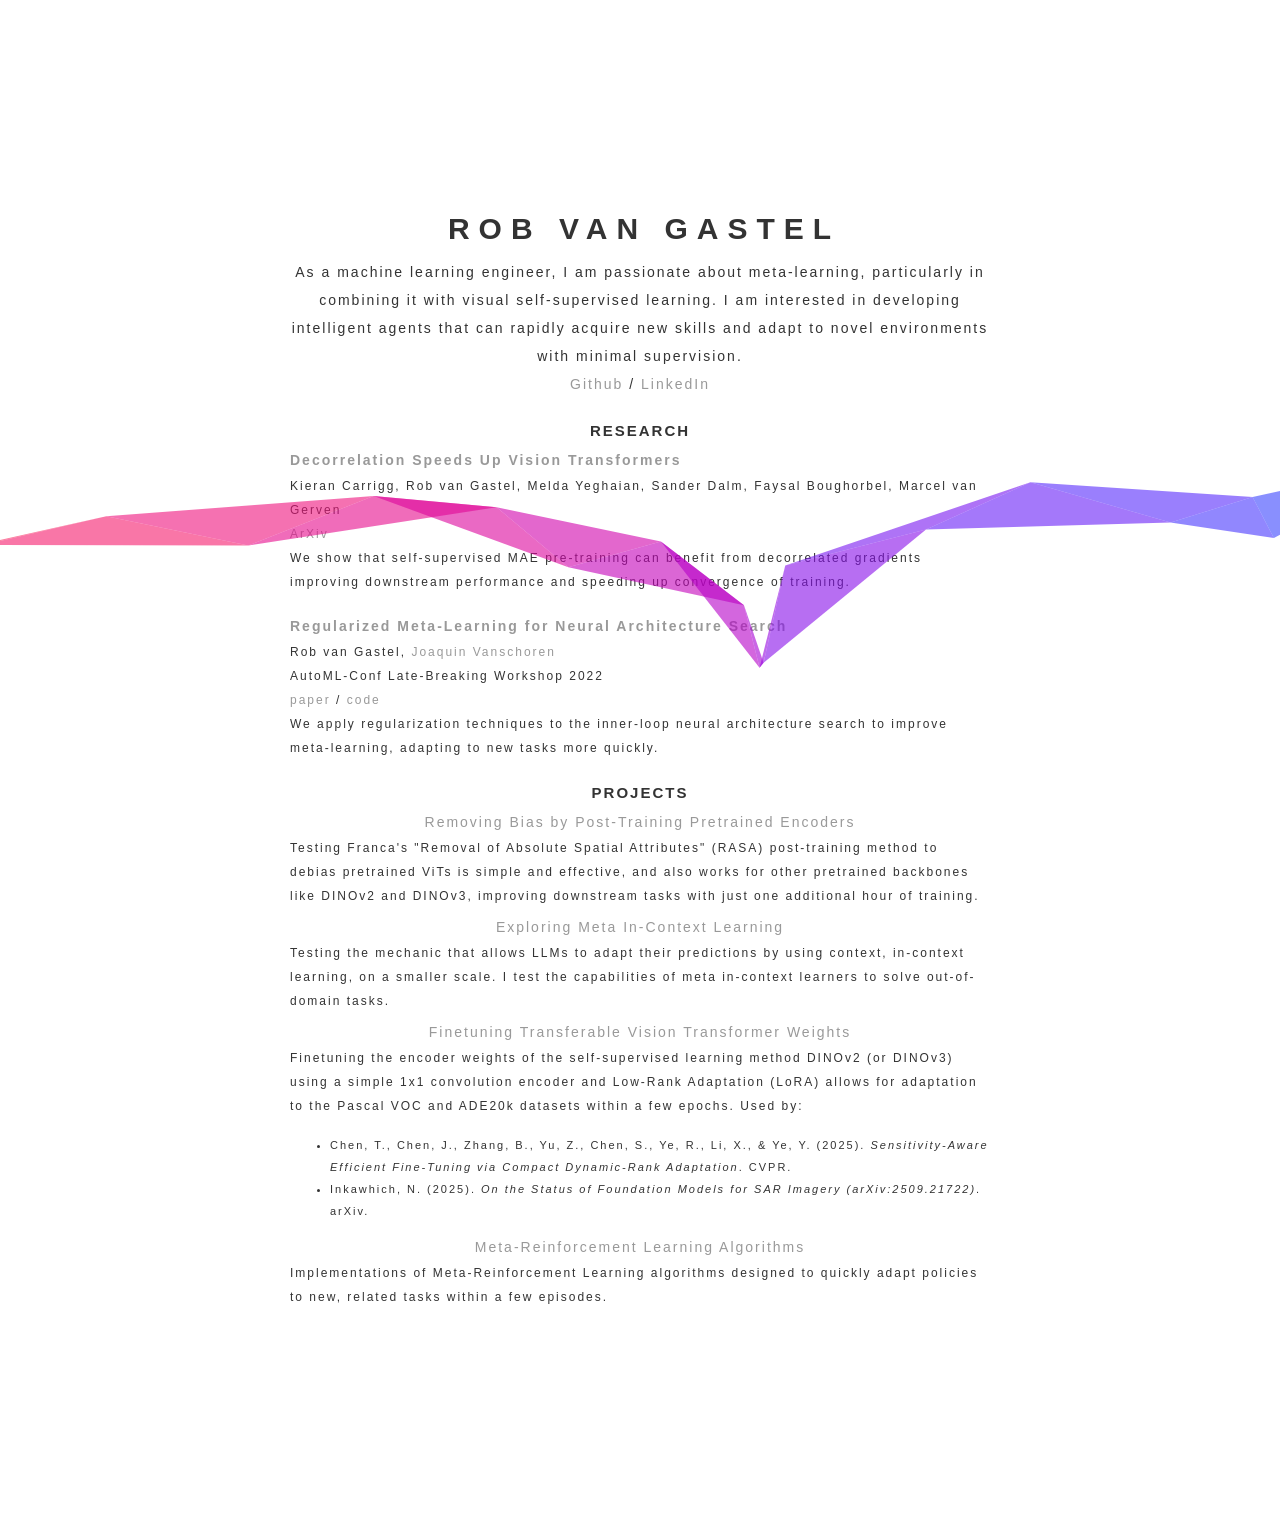
==== index.html @ 5c971c9f "Align added references" ====
<!DOCTYPE html>
<html>
  <head>
    <title>Rob van Gastel</title>
    <link rel="stylesheet" type="text/css" href="stylesheet.css">
    <link rel="icon" href="favicon.ico" sizes="16x16">
  </head>
  <body>
    <div id="wrapper">
		<h1>Rob van Gastel</h1>
   		<p>As a machine learning engineer, I am passionate about meta-learning, particularly in combining it with visual self-supervised learning. I am interested in developing intelligent agents that can rapidly acquire new skills and adapt to novel environments with minimal supervision.</p>
		<p><a href="https://github.com/robvangastel" target="_blank">Github</a> / <a href="https://www.linkedin.com/in/rob-van-gastel-79bb14121/" target="_blank">LinkedIn</a></p>
		<br/>
		<p class="projects"><b>Research</b></p>
      <a href="https://arxiv.org/abs/2510.14657" target="_blank"><p class="title">
        Decorrelation Speeds Up Vision Transformers
      </p></a>
      <p class="description">
        Kieran Carrigg, Rob van Gastel, Melda Yeghaian, Sander Dalm, Faysal Boughorbel, Marcel van Gerven</br>
        <!-- In-progress </br> -->
        <a href="https://arxiv.org/abs/2510.14657" target="_blank">ArXiv</a>
        <br/>
        We show that self-supervised MAE pre-training can benefit from decorrelated gradients improving downstream performance and speeding up convergence of training.
      </p></br>
      <a href="https://openreview.net/forum?id=SZ4gZaBUl5" target="_blank"><p class="title">
        Regularized Meta-Learning for Neural Architecture Search
      </p></a>
      <p class="description">
        Rob van Gastel, <a href="https://joaquinvanschoren.github.io/" target="_blank">Joaquin Vanschoren</a></br>
        AutoML-Conf Late-Breaking Workshop 2022 </br>
        <a href="https://openreview.net/forum?id=SZ4gZaBUl5" target="_blank">paper</a> / <a href="https://github.com/RobvanGastel/meta-fsl-nas" target="_blank">code</a>
        <br/>
        We apply regularization techniques to the inner-loop neural architecture search to improve meta-learning, adapting to new tasks more quickly.
      </p>
    </br>
    <p class="projects"><b>Projects</b></p>
	  <p><a href="https://github.com/RobvanGastel/removing-pos-vit-bias" target="_blank">
        Removing Bias by Post-Training Pretrained Encoders
      </a></p>
      <p class="project-description">
		  Testing Franca's "Removal of Absolute Spatial Attributes" (RASA) post-training method to debias pretrained ViTs is simple and effective, and also works for other pretrained backbones like DINOv2 and DINOv3, improving downstream tasks with just one additional hour of training. 
	  </p>
      <p><a href="https://github.com/RobvanGastel/meta-in-context-learning" target="_blank">
        Exploring Meta In-Context Learning
      </a></p>
      <p class="project-description">
        Testing the mechanic that allows LLMs to adapt their predictions by using context, in-context learning, on a smaller scale. I test the capabilities of meta in-context learners to solve out-of-domain tasks.
      </p>
      <p><a href="https://github.com/RobvanGastel/dinov2-finetune" target="_blank">
        Finetuning Transferable Vision Transformer Weights
      </a></p>
      <p class="project-description">
        Finetuning the encoder weights of the self-supervised learning method DINOv2 (or DINOv3) using a simple 1x1 convolution encoder and Low-Rank Adaptation (LoRA) allows for adaptation to the Pascal VOC and ADE20k datasets within a few epochs. Used by: 
      </p>
	  <ul class="project-ref">
  		<li>Chen, T., Chen, J., Zhang, B., Yu, Z., Chen, S., Ye, R., Li, X., & Ye, Y. (2025). <em>Sensitivity-Aware Efficient Fine-Tuning via Compact Dynamic-Rank Adaptation</em>. CVPR.</li>
	  	<li>Inkawhich, N. (2025). <em>On the Status of Foundation Models for SAR Imagery (arXiv:2509.21722)</em>. arXiv.</li>
	  </ul>
      <p><a href="https://github.com/RobvanGastel/meta-rl-algorithms" target="_blank">
        Meta-Reinforcement Learning Algorithms
      </a></p>
      <p class="project-description">
        Implementations of Meta-Reinforcement Learning algorithms designed to quickly adapt policies to new, related tasks within a few episodes. 
      </p>
	  </div>
  </body>
  <canvas></canvas>
  <script>
    document.addEventListener('touchmove', function (e) {
          e.preventDefault()
      })
      var c = document.getElementsByTagName('canvas')[0],
          x = c.getContext('2d'),
          pr = window.devicePixelRatio || 1,
          w = window.innerWidth,
          h = window.innerHeight,
          f = 90,
          q,
          m = Math,
          r = 0,
          u = m.PI*2,
          v = m.cos,
          z = m.random
      c.width = w*pr
      c.height = h*pr
      x.scale(pr, pr)
      x.globalAlpha = 0.6
      function i(){
          x.clearRect(0,0,w,h)
          q=[{x:0,y:h*.7+f},{x:0,y:h*.7-f}]
          while(q[1].x<w+f) d(q[0], q[1])
      }
      function d(i,j){   
          x.beginPath()
          x.moveTo(i.x, i.y)
          x.lineTo(j.x, j.y)
          var k = j.x + (z()*2-0.25)*f,
              n = y(j.y)
          x.lineTo(k, n)
          x.closePath()
          r-=u/-50
          x.fillStyle = '#'+(v(r)*127+128<<16 | v(r+u/3)*127+128<<8 | v(r+u/3*2)*127+128).toString(16)
          x.fill()
          q[0] = q[1]
          q[1] = {x:k,y:n}
      }
      function y(p){
          var t = p + (z()*2-1.1)*f
          return (t>h||t<0) ? y(p) : t
      }
      document.onclick = i
      document.ontouchstart = i
      i()
  </script>
</html>
---- stylesheet.css ----
html, body {
  margin: 0;
}

body {
  font-family: 'Open Sans', 'Helvetica Neue', 'Hiragino Sans GB', 'LiHei Pro', Arial, sans-serif;
  color: #333;
}

#wrapper {
  width: 700px;
  margin: auto;
  padding-top: 200px;
  padding-bottom: 200px;
  text-align: center;
  justify-content: center;
  -webkit-user-select: none;
  -moz-user-select: none;
  user-select: none;
}

h1 {
  font-family: 'Montserrat', 'Helvetica Neue', Arial, sans-serif;
  font-weight: 700;
  font-size: 30px;
  letter-spacing: 9px;
  text-transform: uppercase;
  margin: 12px 0;
  left: 4px;
}

h2 {
  color: #999;
  font-weight: normal;
  font-size: 15px;
  letter-spacing: .12em;
  margin-bottom: 30px;
  left: 3px;
}

h1, h2 {
  position: relative;
}

p {
  font-size: 14px;
  line-height: 2em;
  margin: 0;
  letter-spacing: 2px;
}

canvas {
  position: absolute;
  top: 0;
  left: 0;
  z-index: 0;
  width: 100%;
  height: 100%;
  pointer-events: none;
}

a {
  color: #999;
  text-decoration: none;
  transition: color .2s ease;
}

a:hover {
  color: #f33;
}

/* classes */
.title {
  text-align: left;
  font-weight: bold;
}
.description {
  font-size: 12px;
  margin-top: 0px;
  text-align: left;
}

.projects {
  text-transform: uppercase;
  font-size: 15px;
}

.project-description {
  font-size: 12px;
  text-align: left;
  padding-bottom: 5px;
}

.project-ref {
    font-size: 11px;
    line-height: 2em;
    letter-spacing: 2px;
    text-align: left;
}
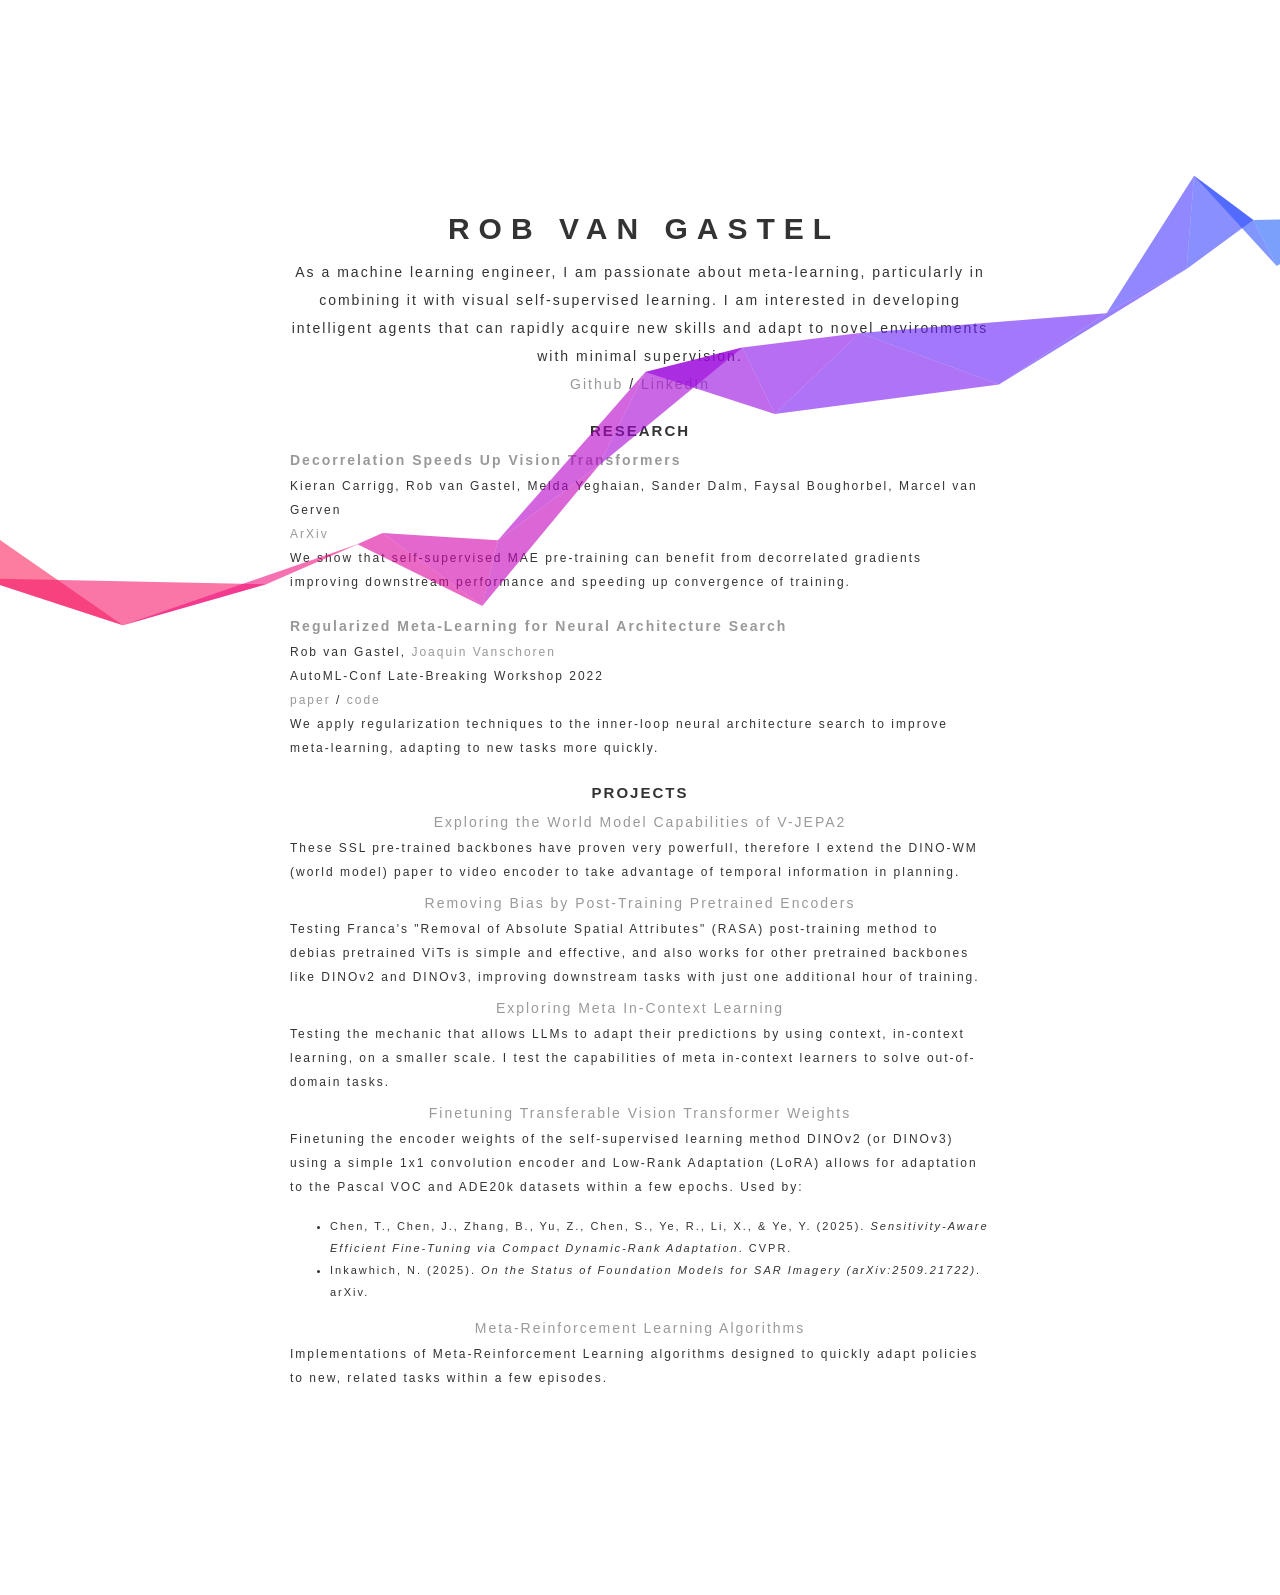
==== commit cddb1236: "Update project section with new links and descriptions Added project descriptions and links to GitHu" ====
--- a/index.html
+++ b/index.html
@@ -34,6 +34,12 @@
       </p>
     </br>
     <p class="projects"><b>Projects</b></p>
+	  <p><a href="https://github.com/RobvanGastel/adapt-vjepa-world-model" target="_blank">
+        Exploring the World Model Capabilities of V-JEPA2
+      </a></p>
+      <p class="project-description">
+		 These SSL pre-trained backbones have proven very powerfull, therefore I extend the DINO-WM (world model) paper to video encoder to take advantage of temporal information in planning.
+	  </p>
 	  <p><a href="https://github.com/RobvanGastel/removing-pos-vit-bias" target="_blank">
         Removing Bias by Post-Training Pretrained Encoders
       </a></p>
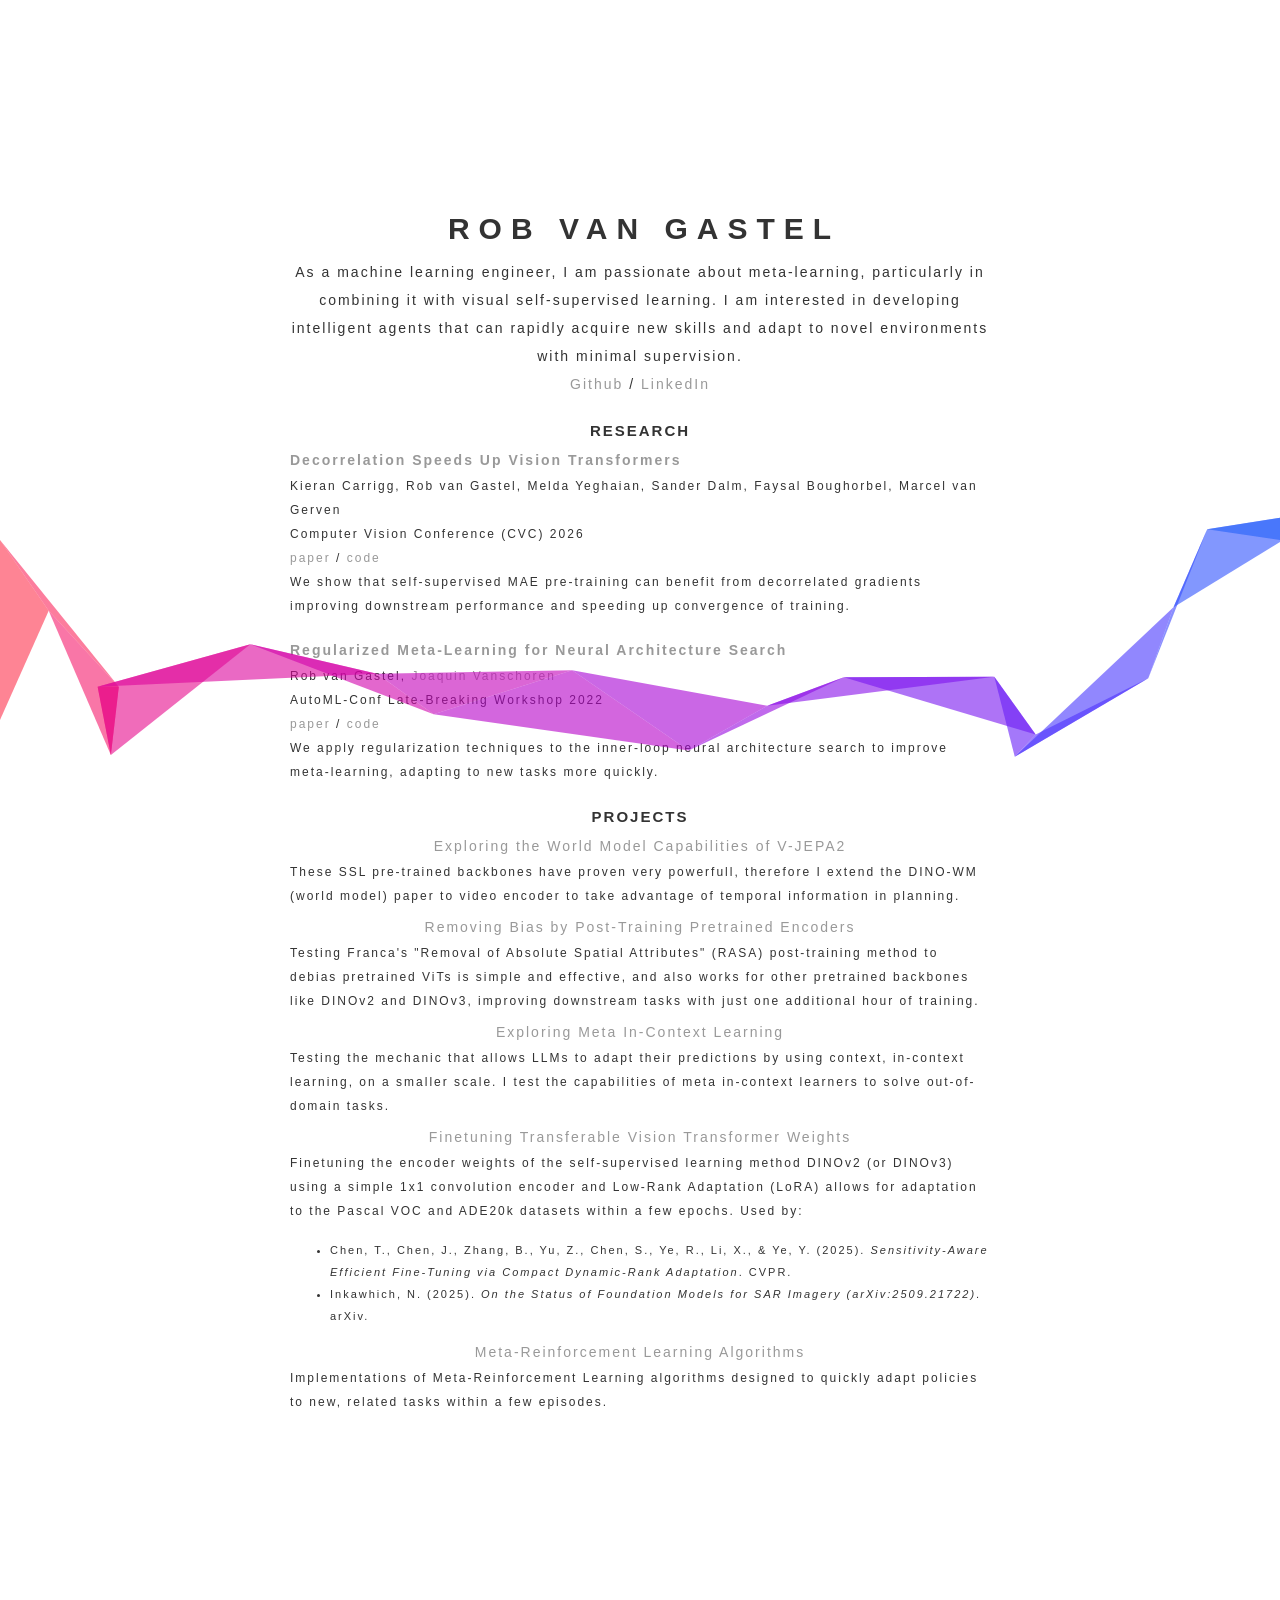
==== commit b7c0f3de: "Add conference info and update paper links Updated description with conference details and links." ====
--- a/index.html
+++ b/index.html
@@ -17,8 +17,8 @@
       </p></a>
       <p class="description">
         Kieran Carrigg, Rob van Gastel, Melda Yeghaian, Sander Dalm, Faysal Boughorbel, Marcel van Gerven</br>
-        <!-- In-progress </br> -->
-        <a href="https://arxiv.org/abs/2510.14657" target="_blank">ArXiv</a>
+        Computer Vision Conference (CVC) 2026 </br>
+        <a href="https://arxiv.org/abs/2510.14657" target="_blank">paper</a> / <a href="https://github.com/artcogsys/decorbp" target="_blank">code</a>
         <br/>
         We show that self-supervised MAE pre-training can benefit from decorrelated gradients improving downstream performance and speeding up convergence of training.
       </p></br>
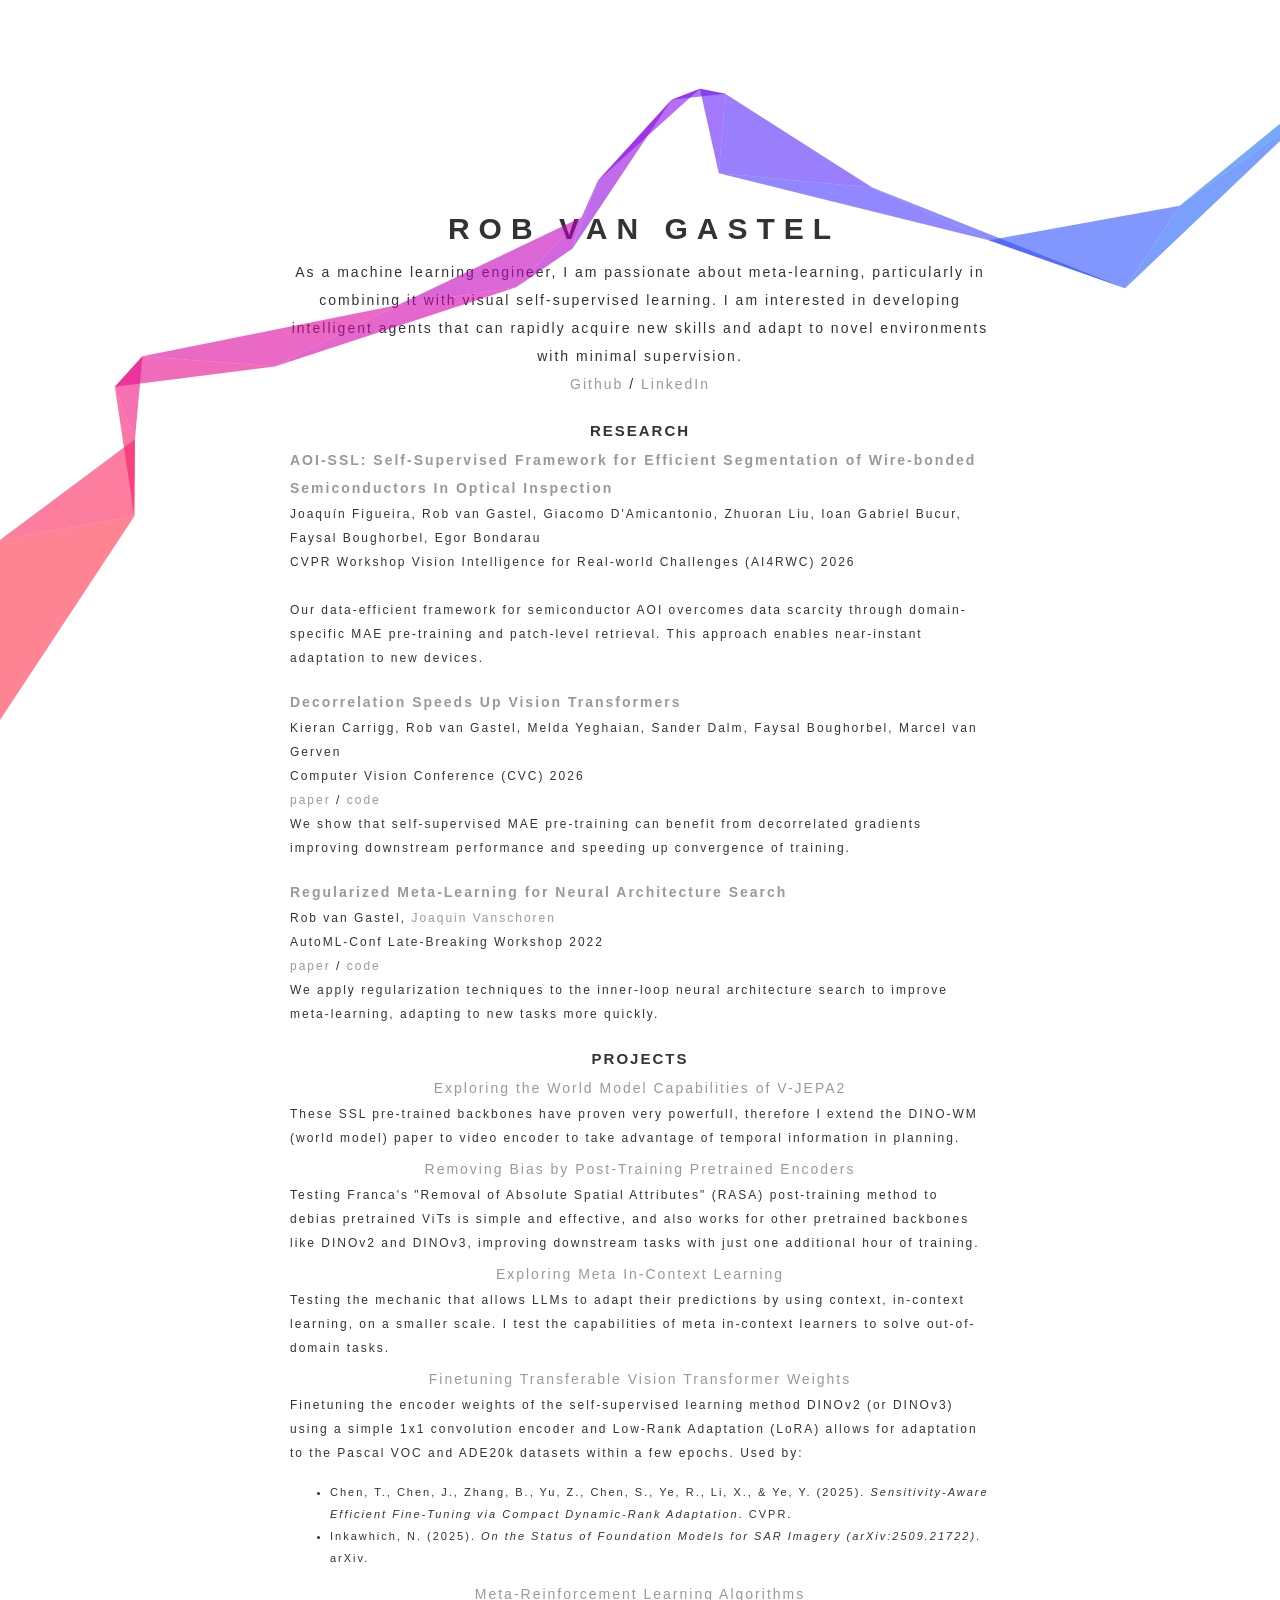
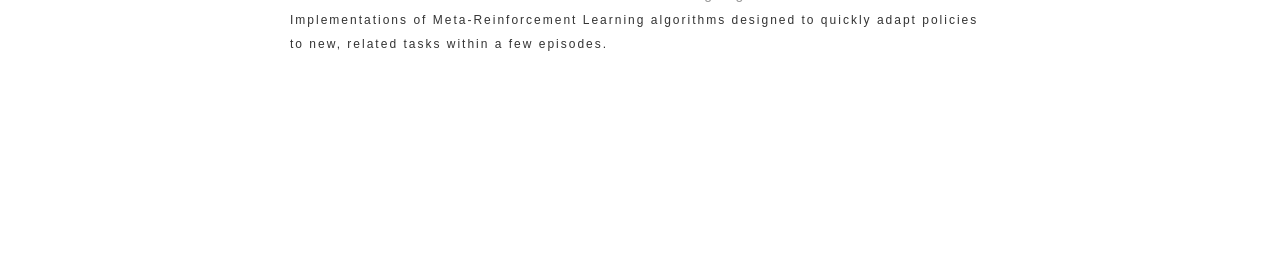
==== commit 8f49fff2: "Add project information to index.html Added project details for research paper including authors and" ====
--- a/index.html
+++ b/index.html
@@ -12,6 +12,16 @@
 		<p><a href="https://github.com/robvangastel" target="_blank">Github</a> / <a href="https://www.linkedin.com/in/rob-van-gastel-79bb14121/" target="_blank">LinkedIn</a></p>
 		<br/>
 		<p class="projects"><b>Research</b></p>
+      <a href="https://arxiv.org/abs/2510.14657" target="_blank"><p class="title">
+        AOI-SSL: Self-Supervised Framework for Efficient Segmentation of Wire-bonded Semiconductors In Optical Inspection
+      </p></a>
+      <p class="description">
+        Joaquín Figueira, Rob van Gastel, Giacomo D'Amicantonio, Zhuoran Liu, Ioan Gabriel Bucur, Faysal Boughorbel, Egor Bondarau</br>
+        CVPR Workshop Vision Intelligence for Real-world Challenges (AI4RWC) 2026 </br>
+        <!--<a href="https://arxiv.org/abs/2510.14657" target="_blank">paper</a> / <a href="https://github.com/artcogsys/decorbp" target="_blank">code</a> -->
+        <br/>
+        Our data-efficient framework for semiconductor AOI overcomes data scarcity through domain-specific MAE pre-training and patch-level retrieval. This approach enables near-instant adaptation to new devices.
+      </p></br>
       <a href="https://arxiv.org/abs/2510.14657" target="_blank"><p class="title">
         Decorrelation Speeds Up Vision Transformers
       </p></a>
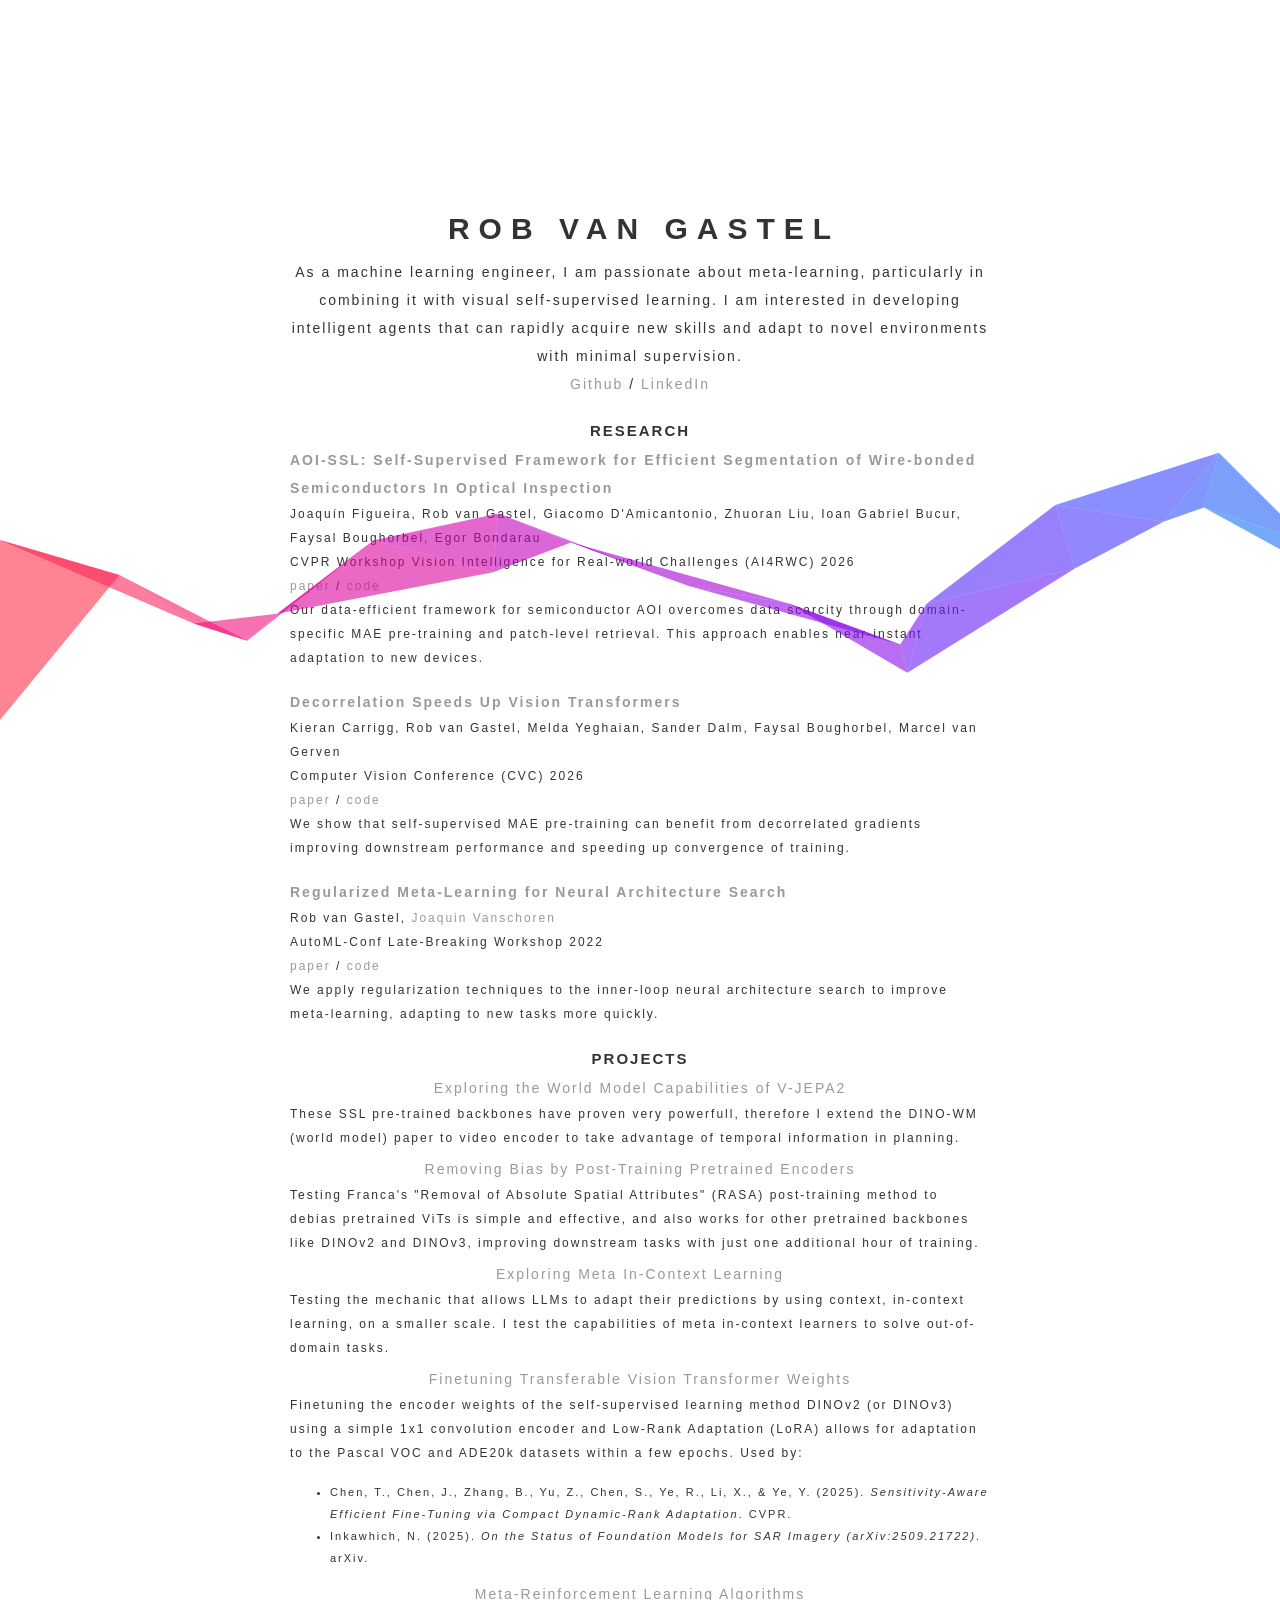
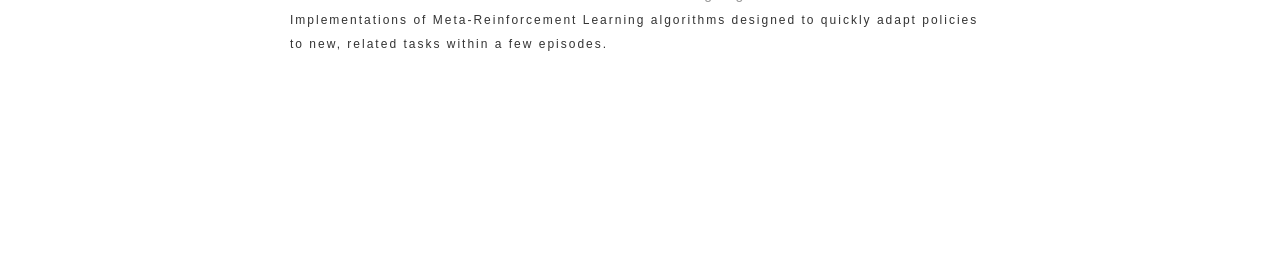
==== commit cca88e8e: "Modify AOI-SSL project link and details Updated research project link and description for AOI-SSL." ====
--- a/index.html
+++ b/index.html
@@ -12,13 +12,13 @@
 		<p><a href="https://github.com/robvangastel" target="_blank">Github</a> / <a href="https://www.linkedin.com/in/rob-van-gastel-79bb14121/" target="_blank">LinkedIn</a></p>
 		<br/>
 		<p class="projects"><b>Research</b></p>
-      <a href="https://arxiv.org/abs/2510.14657" target="_blank"><p class="title">
+      <a href="https://arxiv.org/abs/2605.12430" target="_blank"><p class="title">
         AOI-SSL: Self-Supervised Framework for Efficient Segmentation of Wire-bonded Semiconductors In Optical Inspection
       </p></a>
       <p class="description">
         Joaquín Figueira, Rob van Gastel, Giacomo D'Amicantonio, Zhuoran Liu, Ioan Gabriel Bucur, Faysal Boughorbel, Egor Bondarau</br>
         CVPR Workshop Vision Intelligence for Real-world Challenges (AI4RWC) 2026 </br>
-        <!--<a href="https://arxiv.org/abs/2510.14657" target="_blank">paper</a> / <a href="https://github.com/artcogsys/decorbp" target="_blank">code</a> -->
+        <a href="https://arxiv.org/abs/2605.12430" target="_blank">paper</a> / <a href="https://github.com/jacomof/aoi-ssl" target="_blank">code</a>
         <br/>
         Our data-efficient framework for semiconductor AOI overcomes data scarcity through domain-specific MAE pre-training and patch-level retrieval. This approach enables near-instant adaptation to new devices.
       </p></br>
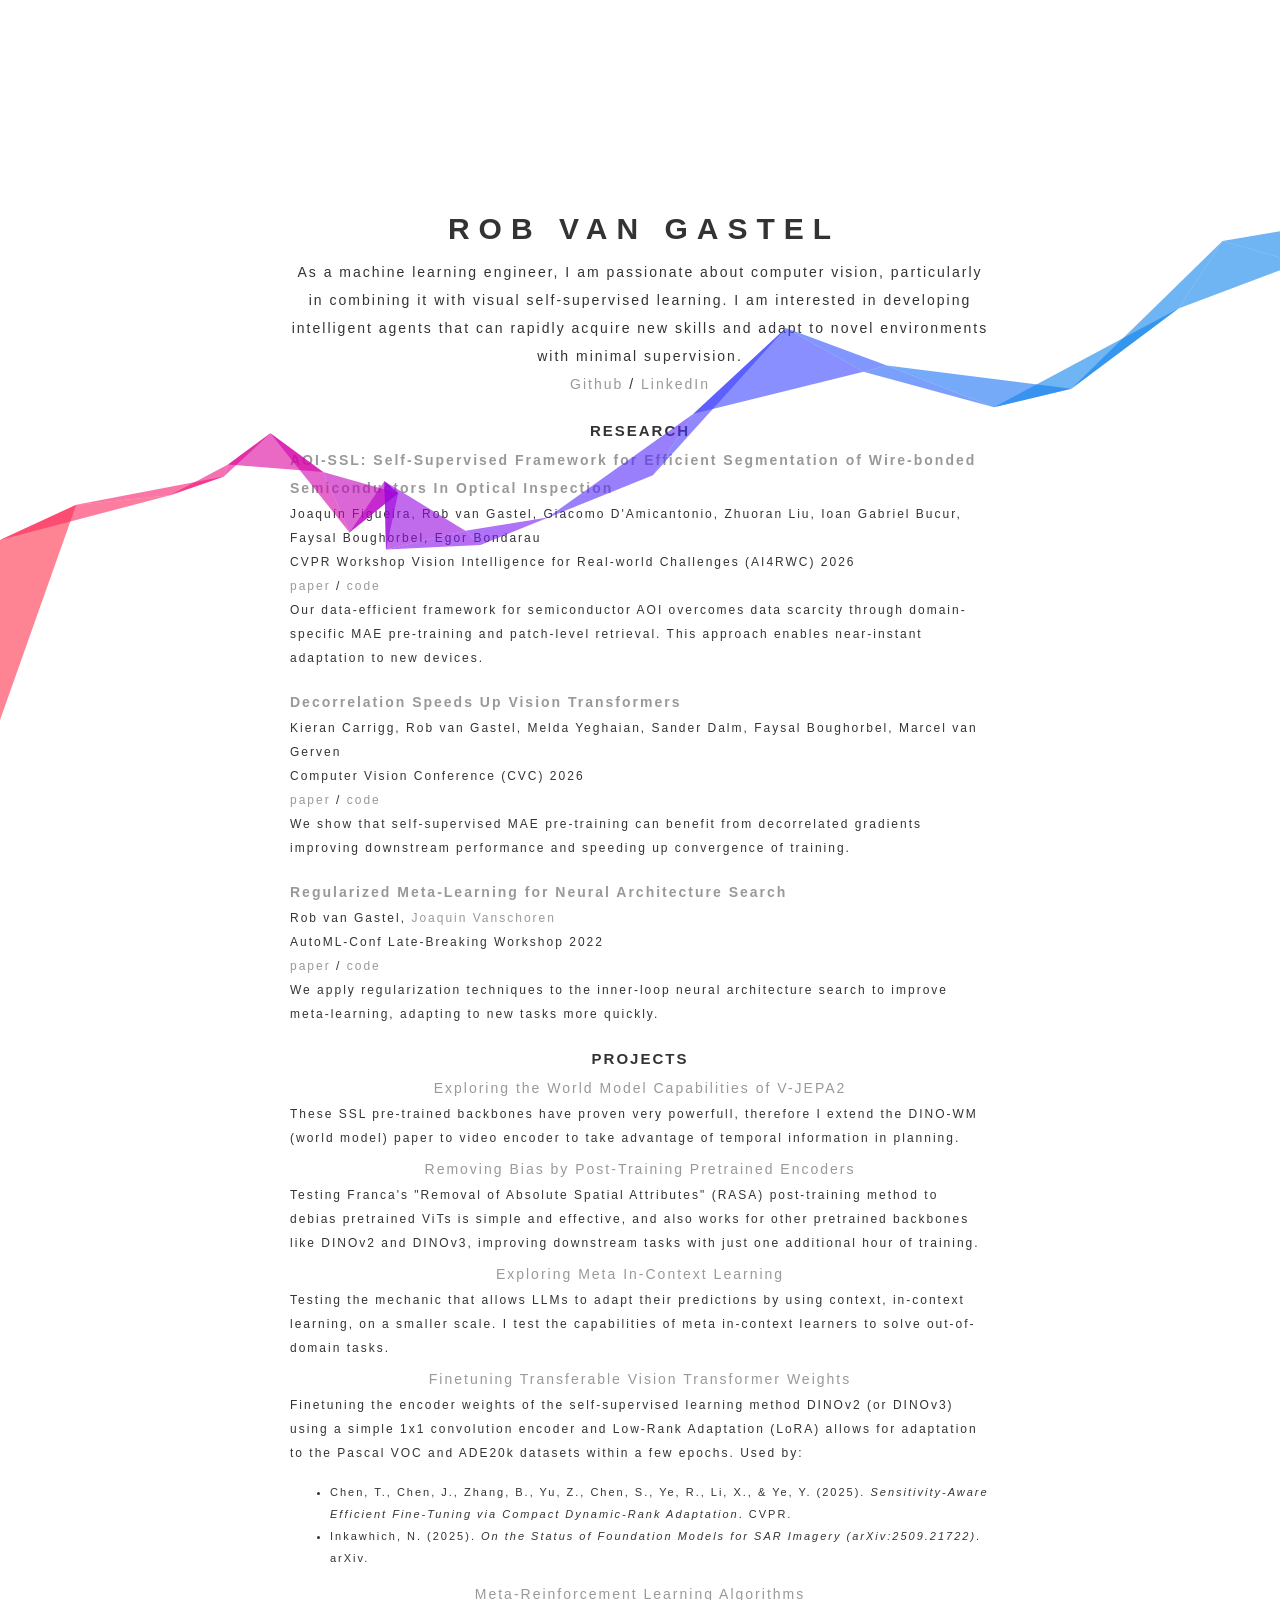
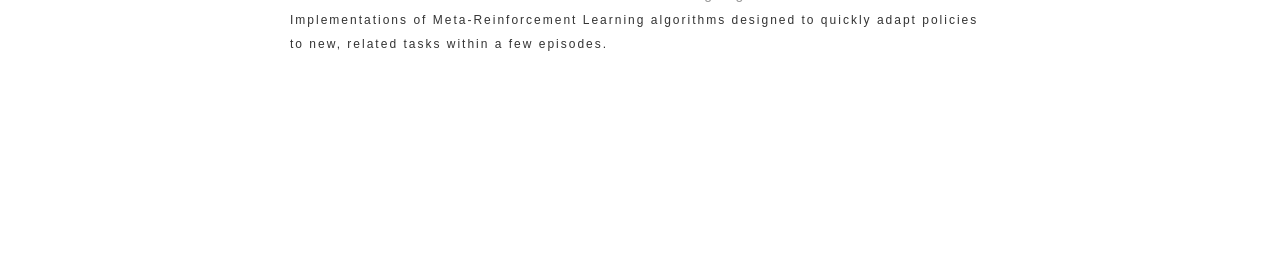
==== commit 7ef70c97: "Revise project description and update links Updated project details and links in index.html." ====
--- a/index.html
+++ b/index.html
@@ -8,17 +8,17 @@
   <body>
     <div id="wrapper">
 		<h1>Rob van Gastel</h1>
-   		<p>As a machine learning engineer, I am passionate about meta-learning, particularly in combining it with visual self-supervised learning. I am interested in developing intelligent agents that can rapidly acquire new skills and adapt to novel environments with minimal supervision.</p>
+   		<p>As a machine learning engineer, I am passionate about computer vision, particularly in combining it with visual self-supervised learning. I am interested in developing intelligent agents that can rapidly acquire new skills and adapt to novel environments with minimal supervision.</p>
 		<p><a href="https://github.com/robvangastel" target="_blank">Github</a> / <a href="https://www.linkedin.com/in/rob-van-gastel-79bb14121/" target="_blank">LinkedIn</a></p>
 		<br/>
 		<p class="projects"><b>Research</b></p>
-      <a href="https://arxiv.org/abs/2605.12430" target="_blank"><p class="title">
+      <a href="https://openaccess.thecvf.com/content/CVPR2026W/AI4RWC/html/Figueira_AOI-SSL_Self-Supervised_Framework_for_Efficient_Segmentation_of_Wire-bonded_Semiconductors_In_CVPRW_2026_paper.html" target="_blank"><p class="title">
         AOI-SSL: Self-Supervised Framework for Efficient Segmentation of Wire-bonded Semiconductors In Optical Inspection
       </p></a>
       <p class="description">
         Joaquín Figueira, Rob van Gastel, Giacomo D'Amicantonio, Zhuoran Liu, Ioan Gabriel Bucur, Faysal Boughorbel, Egor Bondarau</br>
         CVPR Workshop Vision Intelligence for Real-world Challenges (AI4RWC) 2026 </br>
-        <a href="https://arxiv.org/abs/2605.12430" target="_blank">paper</a> / <a href="https://github.com/jacomof/aoi-ssl" target="_blank">code</a>
+        <a href="https://openaccess.thecvf.com/content/CVPR2026W/AI4RWC/html/Figueira_AOI-SSL_Self-Supervised_Framework_for_Efficient_Segmentation_of_Wire-bonded_Semiconductors_In_CVPRW_2026_paper.html" target="_blank">paper</a> / <a href="https://github.com/jacomof/aoi-ssl" target="_blank">code</a>
         <br/>
         Our data-efficient framework for semiconductor AOI overcomes data scarcity through domain-specific MAE pre-training and patch-level retrieval. This approach enables near-instant adaptation to new devices.
       </p></br>
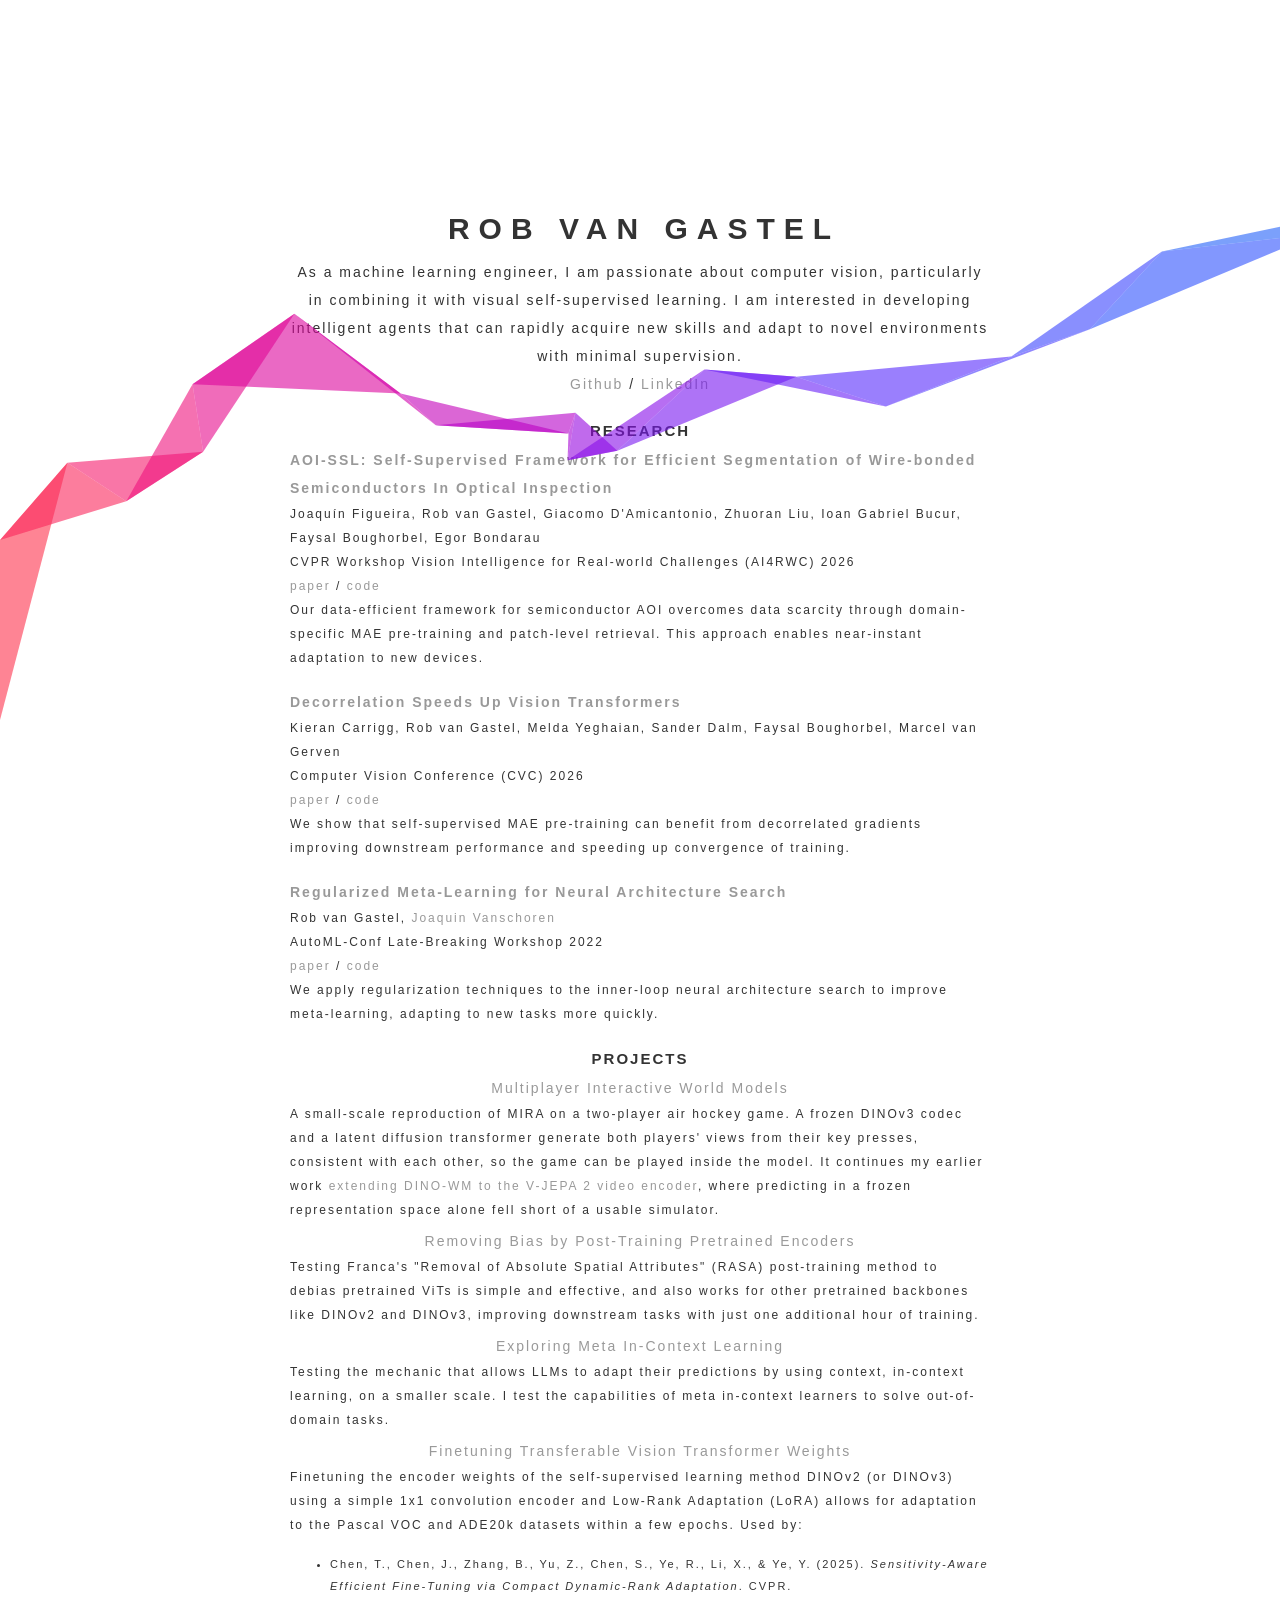
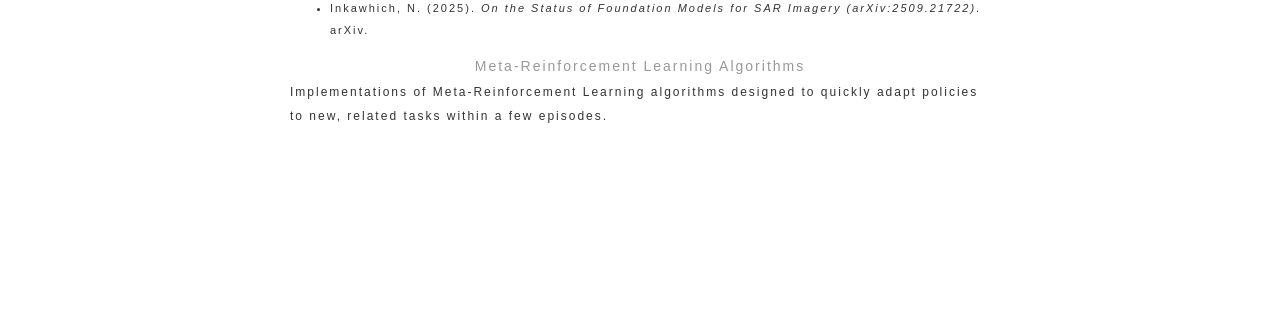
==== commit 65dc117d: "Modify project links and descriptions in index.html Updated project links and descriptions in index." ====
--- a/index.html
+++ b/index.html
@@ -44,12 +44,12 @@
       </p>
     </br>
     <p class="projects"><b>Projects</b></p>
-	  <p><a href="https://github.com/RobvanGastel/adapt-vjepa-world-model" target="_blank">
-        Exploring the World Model Capabilities of V-JEPA2
+	  <p><a href="https://github.com/RobvanGastel/multiplayer-world-model" target="_blank">
+        Multiplayer Interactive World Models
       </a></p>
       <p class="project-description">
-		 These SSL pre-trained backbones have proven very powerfull, therefore I extend the DINO-WM (world model) paper to video encoder to take advantage of temporal information in planning.
-	  </p>
+        A small-scale reproduction of MIRA on a two-player air hockey game. A frozen DINOv3 codec and a latent diffusion transformer generate both players' views from their key presses, consistent with each other, so the game can be played inside the model. It continues my earlier work <a href="https://github.com/RobvanGastel/adapt-vjepa-world-model" target="_blank">extending DINO-WM to the V-JEPA 2 video encoder</a>, where predicting in a frozen representation space alone fell short of a usable simulator.
+      </p>
 	  <p><a href="https://github.com/RobvanGastel/removing-pos-vit-bias" target="_blank">
         Removing Bias by Post-Training Pretrained Encoders
       </a></p>
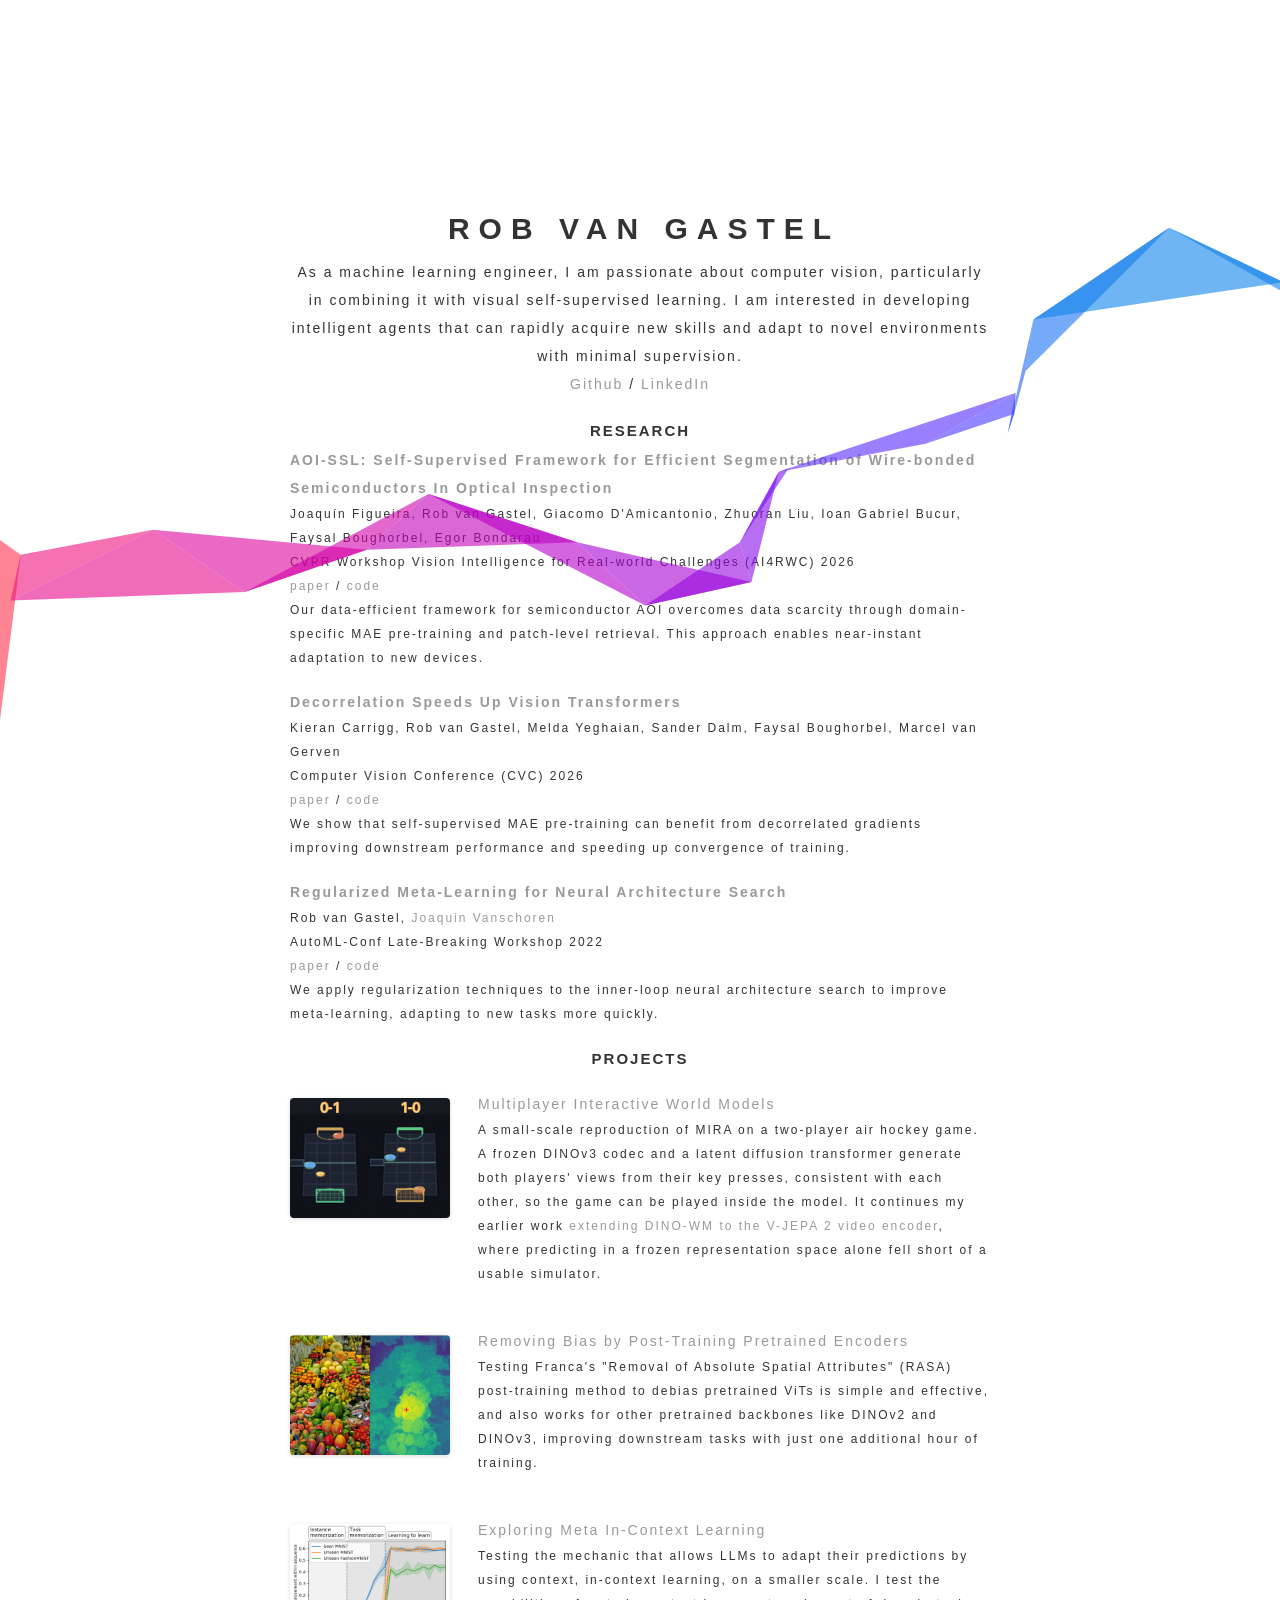
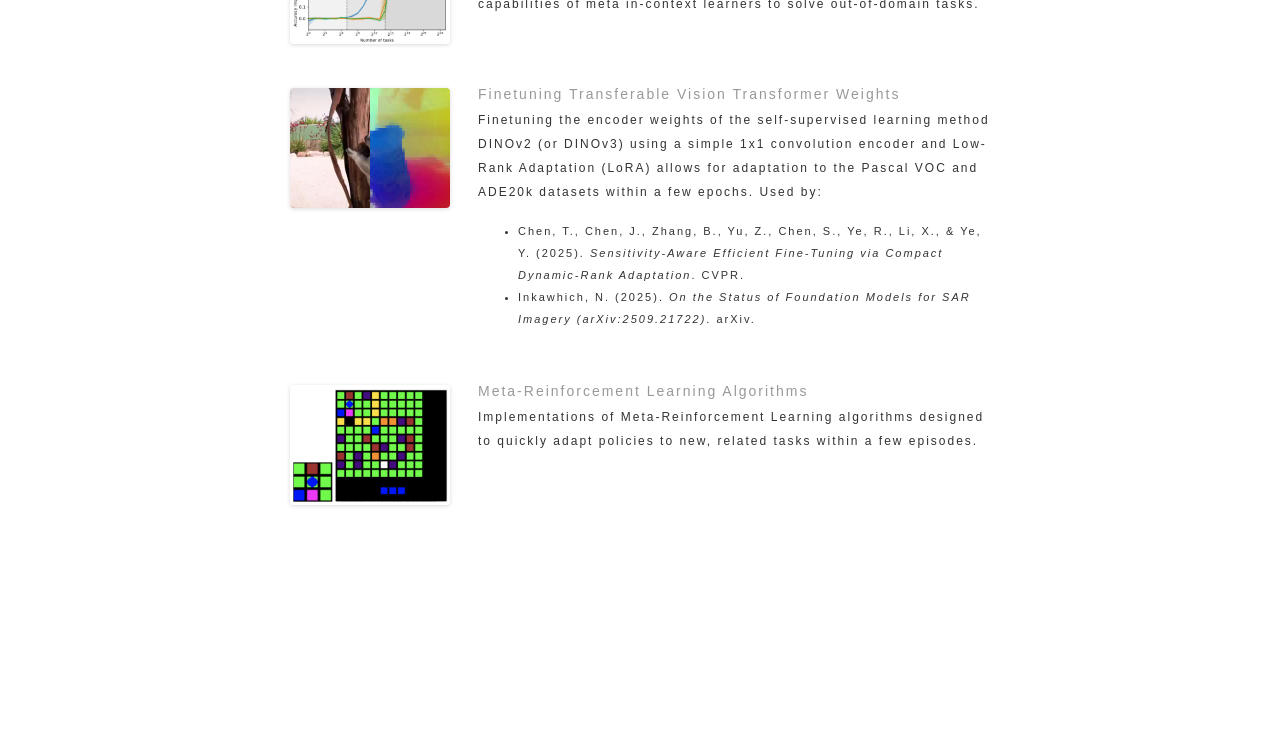
==== commit 2a4f7860: "Add visuals" ====
--- a/index.html
+++ b/index.html
@@ -44,40 +44,65 @@
       </p>
     </br>
     <p class="projects"><b>Projects</b></p>
-	  <p><a href="https://github.com/RobvanGastel/multiplayer-world-model" target="_blank">
-        Multiplayer Interactive World Models
-      </a></p>
-      <p class="project-description">
-        A small-scale reproduction of MIRA on a two-player air hockey game. A frozen DINOv3 codec and a latent diffusion transformer generate both players' views from their key presses, consistent with each other, so the game can be played inside the model. It continues my earlier work <a href="https://github.com/RobvanGastel/adapt-vjepa-world-model" target="_blank">extending DINO-WM to the V-JEPA 2 video encoder</a>, where predicting in a frozen representation space alone fell short of a usable simulator.
-      </p>
-	  <p><a href="https://github.com/RobvanGastel/removing-pos-vit-bias" target="_blank">
-        Removing Bias by Post-Training Pretrained Encoders
-      </a></p>
-      <p class="project-description">
-		  Testing Franca's "Removal of Absolute Spatial Attributes" (RASA) post-training method to debias pretrained ViTs is simple and effective, and also works for other pretrained backbones like DINOv2 and DINOv3, improving downstream tasks with just one additional hour of training. 
-	  </p>
-      <p><a href="https://github.com/RobvanGastel/meta-in-context-learning" target="_blank">
-        Exploring Meta In-Context Learning
-      </a></p>
-      <p class="project-description">
-        Testing the mechanic that allows LLMs to adapt their predictions by using context, in-context learning, on a smaller scale. I test the capabilities of meta in-context learners to solve out-of-domain tasks.
-      </p>
-      <p><a href="https://github.com/RobvanGastel/dinov2-finetune" target="_blank">
-        Finetuning Transferable Vision Transformer Weights
-      </a></p>
-      <p class="project-description">
-        Finetuning the encoder weights of the self-supervised learning method DINOv2 (or DINOv3) using a simple 1x1 convolution encoder and Low-Rank Adaptation (LoRA) allows for adaptation to the Pascal VOC and ADE20k datasets within a few epochs. Used by: 
-      </p>
-	  <ul class="project-ref">
-  		<li>Chen, T., Chen, J., Zhang, B., Yu, Z., Chen, S., Ye, R., Li, X., & Ye, Y. (2025). <em>Sensitivity-Aware Efficient Fine-Tuning via Compact Dynamic-Rank Adaptation</em>. CVPR.</li>
-	  	<li>Inkawhich, N. (2025). <em>On the Status of Foundation Models for SAR Imagery (arXiv:2509.21722)</em>. arXiv.</li>
-	  </ul>
-      <p><a href="https://github.com/RobvanGastel/meta-rl-algorithms" target="_blank">
-        Meta-Reinforcement Learning Algorithms
-      </a></p>
-      <p class="project-description">
-        Implementations of Meta-Reinforcement Learning algorithms designed to quickly adapt policies to new, related tasks within a few episodes. 
-      </p>
+      <div class="project">
+        <a class="project-thumb" href="https://github.com/RobvanGastel/multiplayer-world-model" target="_blank"><img src="images/projects/multiplayer.gif" alt="Both players' views of air hockey generated by the world model" loading="lazy"></a>
+        <div class="project-body">
+          <p><a href="https://github.com/RobvanGastel/multiplayer-world-model" target="_blank">
+            Multiplayer Interactive World Models
+          </a></p>
+          <p class="project-description">
+            A small-scale reproduction of MIRA on a two-player air hockey game. A frozen DINOv3 codec and a latent diffusion transformer generate both players' views from their key presses, consistent with each other, so the game can be played inside the model. It continues my earlier work <a href="https://github.com/RobvanGastel/adapt-vjepa-world-model" target="_blank">extending DINO-WM to the V-JEPA 2 video encoder</a>, where predicting in a frozen representation space alone fell short of a usable simulator.
+          </p>
+        </div>
+      </div>
+      <div class="project">
+        <a class="project-thumb" href="https://github.com/RobvanGastel/removing-pos-vit-bias" target="_blank"><img src="images/projects/rasa.jpg" alt="Patch cosine similarity map of a debiased ViT" loading="lazy"></a>
+        <div class="project-body">
+          <p><a href="https://github.com/RobvanGastel/removing-pos-vit-bias" target="_blank">
+            Removing Bias by Post-Training Pretrained Encoders
+          </a></p>
+          <p class="project-description">
+              Testing Franca's "Removal of Absolute Spatial Attributes" (RASA) post-training method to debias pretrained ViTs is simple and effective, and also works for other pretrained backbones like DINOv2 and DINOv3, improving downstream tasks with just one additional hour of training.
+          </p>
+        </div>
+      </div>
+      <div class="project">
+        <a class="project-thumb" href="https://github.com/RobvanGastel/meta-in-context-learning" target="_blank"><img src="images/projects/icl.png" alt="Transition from memorization to learning-to-learn" loading="lazy"></a>
+        <div class="project-body">
+          <p><a href="https://github.com/RobvanGastel/meta-in-context-learning" target="_blank">
+            Exploring Meta In-Context Learning
+          </a></p>
+          <p class="project-description">
+            Testing the mechanic that allows LLMs to adapt their predictions by using context, in-context learning, on a smaller scale. I test the capabilities of meta in-context learners to solve out-of-domain tasks.
+          </p>
+        </div>
+      </div>
+      <div class="project">
+        <a class="project-thumb" href="https://github.com/RobvanGastel/dinov2-finetune" target="_blank"><video src="images/projects/dinov2.mp4" poster="images/projects/dinov2.jpg" autoplay muted loop playsinline aria-label="Koala video next to its DINOv3 PCA features"></video></a>
+        <div class="project-body">
+          <p><a href="https://github.com/RobvanGastel/dinov2-finetune" target="_blank">
+            Finetuning Transferable Vision Transformer Weights
+          </a></p>
+          <p class="project-description">
+            Finetuning the encoder weights of the self-supervised learning method DINOv2 (or DINOv3) using a simple 1x1 convolution encoder and Low-Rank Adaptation (LoRA) allows for adaptation to the Pascal VOC and ADE20k datasets within a few epochs. Used by:
+          </p>
+          <ul class="project-ref">
+              <li>Chen, T., Chen, J., Zhang, B., Yu, Z., Chen, S., Ye, R., Li, X., & Ye, Y. (2025). <em>Sensitivity-Aware Efficient Fine-Tuning via Compact Dynamic-Rank Adaptation</em>. CVPR.</li>
+              <li>Inkawhich, N. (2025). <em>On the Status of Foundation Models for SAR Imagery (arXiv:2509.21722)</em>. arXiv.</li>
+          </ul>
+        </div>
+      </div>
+      <div class="project">
+        <a class="project-thumb" href="https://github.com/RobvanGastel/meta-rl-algorithms" target="_blank"><img src="images/projects/krazyworld.png" alt="KrazyWorld grid environment for meta-RL" loading="lazy"></a>
+        <div class="project-body">
+          <p><a href="https://github.com/RobvanGastel/meta-rl-algorithms" target="_blank">
+            Meta-Reinforcement Learning Algorithms
+          </a></p>
+          <p class="project-description">
+            Implementations of Meta-Reinforcement Learning algorithms designed to quickly adapt policies to new, related tasks within a few episodes.
+          </p>
+        </div>
+      </div>
 	  </div>
   </body>
   <canvas></canvas>
--- a/stylesheet.css
+++ b/stylesheet.css
@@ -96,4 +96,42 @@
     line-height: 2em;
     letter-spacing: 2px;
     text-align: left;
-}+}
+.project {
+  display: flex;
+  gap: 28px;
+  align-items: flex-start;
+  margin-bottom: 36px;
+}
+
+.project:first-of-type {
+  margin-top: 16px;
+}
+
+.project-thumb {
+  flex: 0 0 160px;
+}
+
+.project-thumb img,
+.project-thumb video {
+  display: block;
+  width: 160px;
+  height: 120px;
+  object-fit: cover;
+  border-radius: 4px;
+  box-shadow: 0 1px 4px rgba(0, 0, 0, .15);
+  /* Drop the image by the title's half-leading so its top edge meets the title text. */
+  margin-top: 8px;
+  transition: transform .2s ease;
+}
+
+.project-thumb:hover img,
+.project-thumb:hover video {
+  transform: scale(1.04);
+}
+
+.project-body {
+  flex: 1;
+  min-width: 0;
+  text-align: left;
+}
